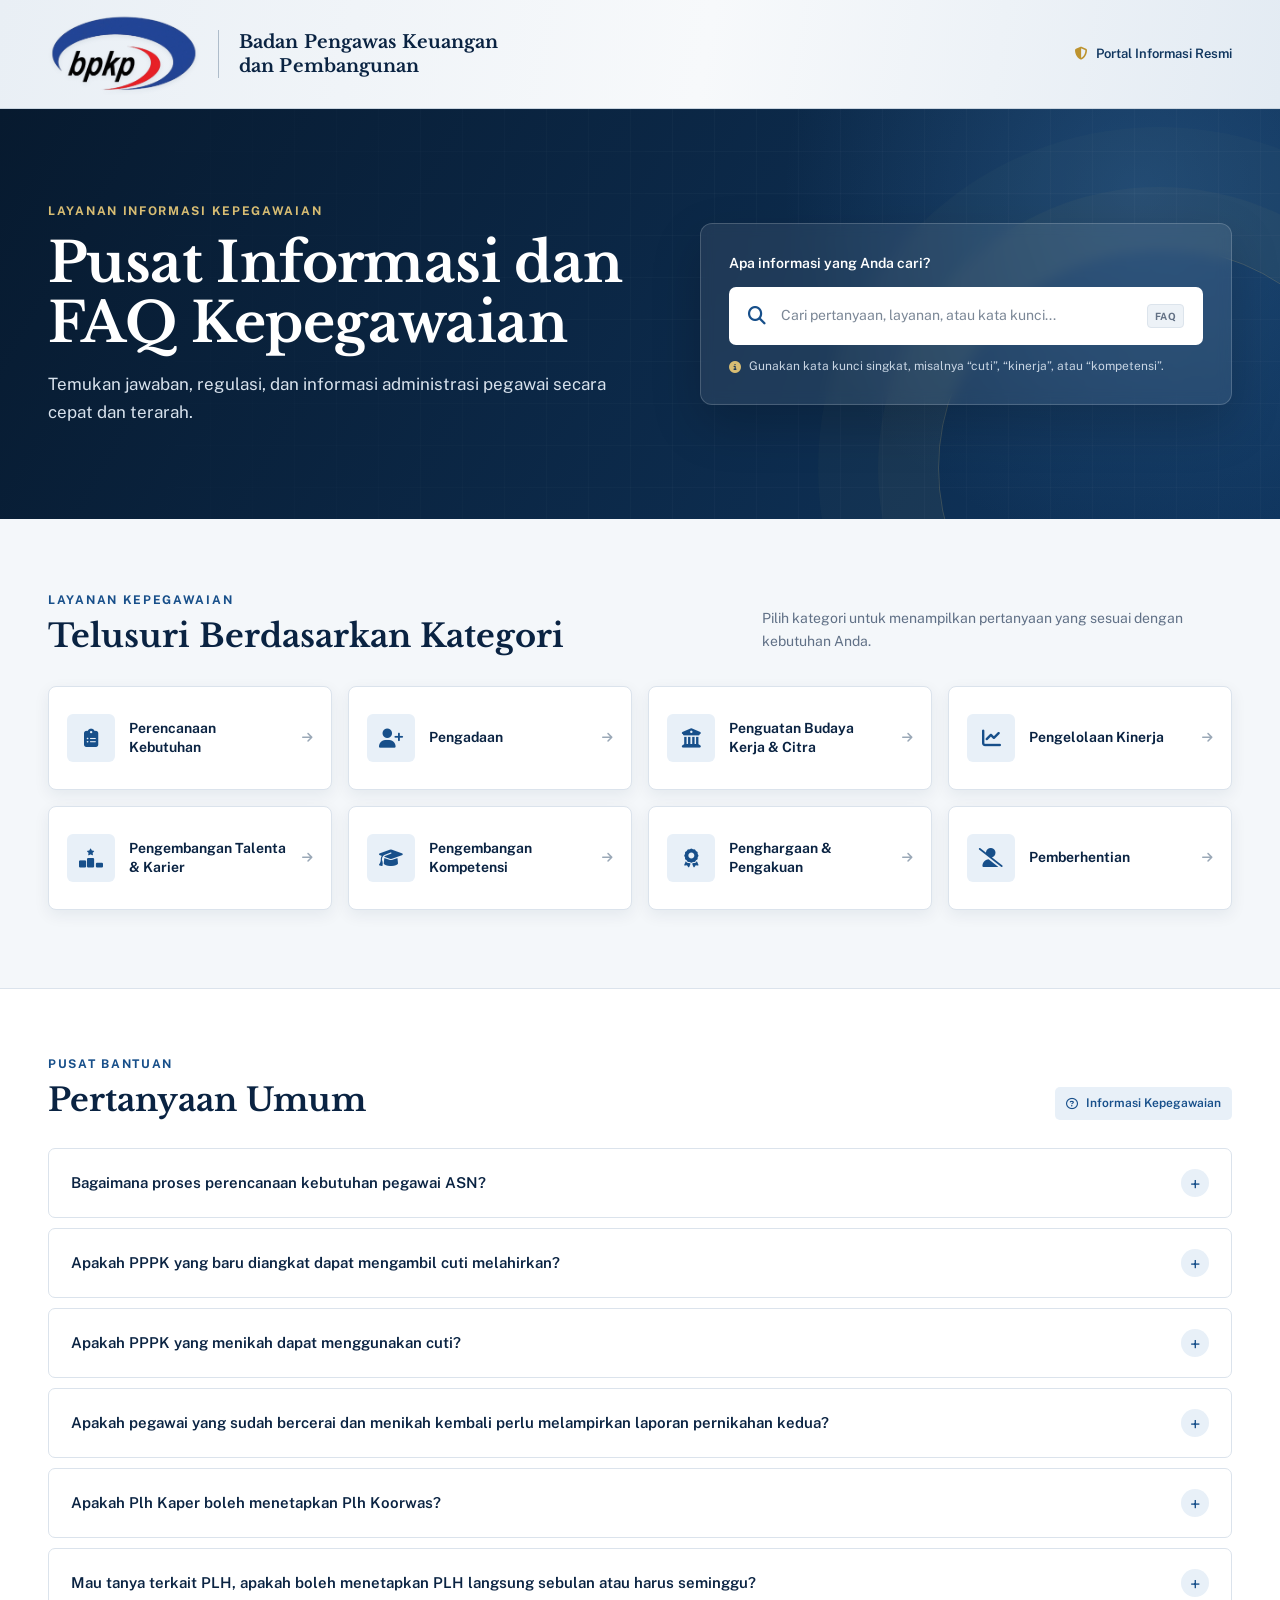
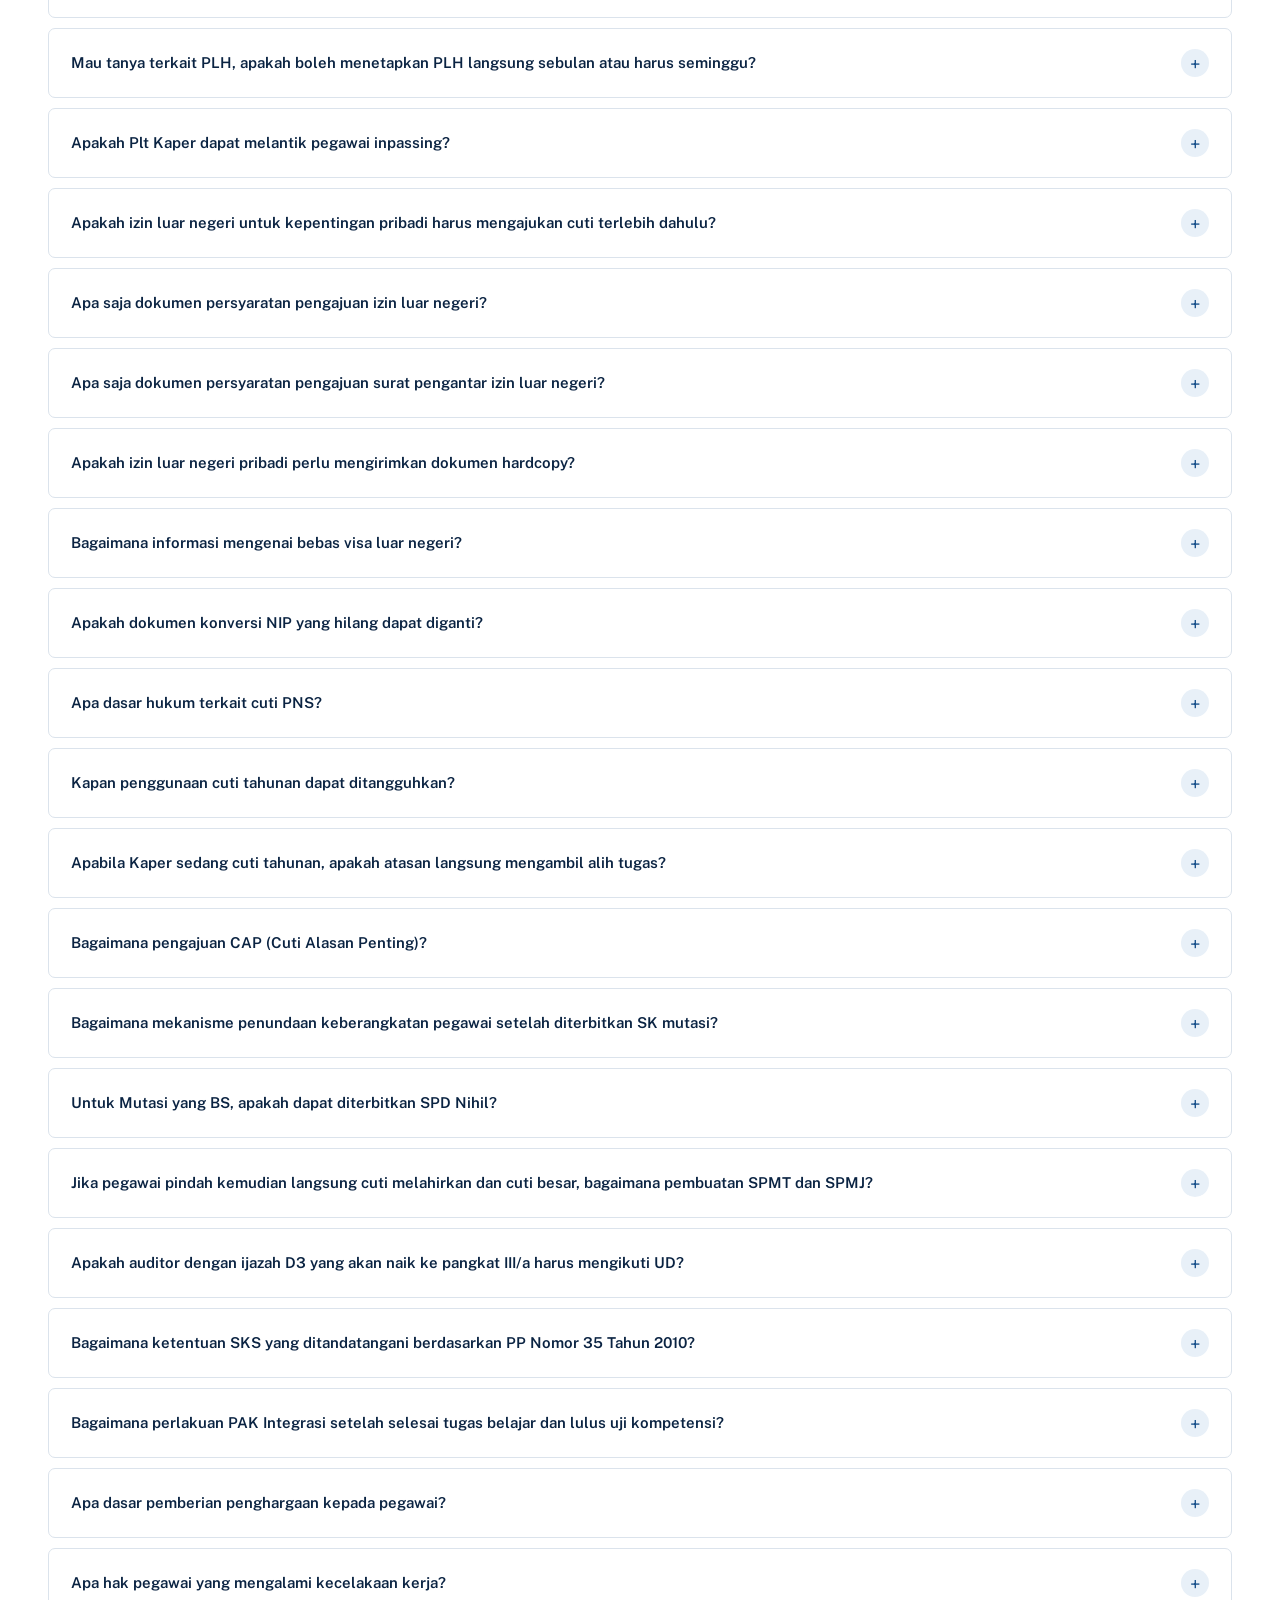
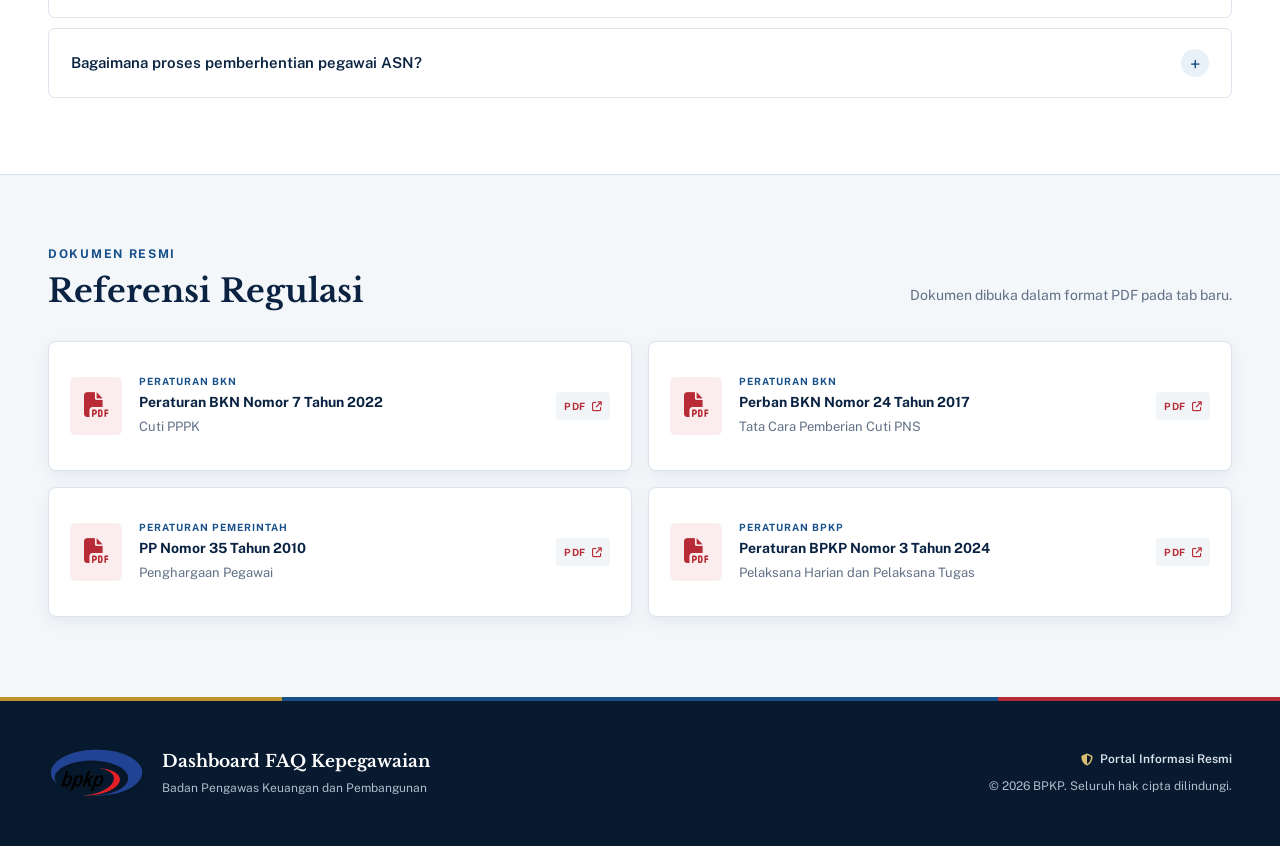
==== index.html @ 2d9704d9 "update website dashboard FAQ" ====
<!DOCTYPE html>
<html lang="id">
<head>
  <meta charset="UTF-8">
  <meta name="viewport" content="width=device-width, initial-scale=1.0">
  <meta name="description" content="Pusat informasi layanan, regulasi, dan administrasi kepegawaian BPKP.">
  <title>Dashboard FAQ Kepegawaian BPKP</title>
  <link rel="preconnect" href="https://fonts.googleapis.com">
  <link rel="preconnect" href="https://fonts.gstatic.com" crossorigin>
  <link href="https://fonts.googleapis.com/css2?family=Libre+Baskerville:wght@700&family=Public+Sans:wght@400;500;600;700&display=swap" rel="stylesheet">
  <link rel="stylesheet" href="https://cdnjs.cloudflare.com/ajax/libs/font-awesome/6.5.0/css/all.min.css">
  <link rel="stylesheet" href="css/style.css">
</head>

<body>
  <header class="site-header">
    <div class="institution-bar">
      <div class="institution-inner">
        <a class="brand" href="#" aria-label="Beranda Dashboard FAQ BPKP">
          <img src="assets/logo-bpkp.png" alt="Logo BPKP">
          <span class="brand-divider" aria-hidden="true"></span>
          <span class="brand-name">Badan Pengawas Keuangan<br>dan Pembangunan</span>
        </a>
        <span class="official-label"><i class="fa-solid fa-shield-halved"></i> Portal Informasi Resmi</span>
      </div>
    </div>

    <div class="hero">
      <div class="hero-inner">
        <div class="hero-copy">
          <span class="eyebrow">Layanan Informasi Kepegawaian</span>
          <h1>Pusat Informasi dan FAQ Kepegawaian</h1>
          <p>Temukan jawaban, regulasi, dan informasi administrasi pegawai secara cepat dan terarah.</p>
        </div>

        <div class="search-panel">
          <label for="searchInput">Apa informasi yang Anda cari?</label>
          <div class="search-box">
            <i class="fa-solid fa-magnifying-glass" aria-hidden="true"></i>
            <input type="search" id="searchInput" placeholder="Cari pertanyaan, layanan, atau kata kunci..." autocomplete="off">
            <span class="search-hint">FAQ</span>
          </div>
          <p class="search-note"><i class="fa-solid fa-circle-info"></i> Gunakan kata kunci singkat, misalnya “cuti”, “kinerja”, atau “kompetensi”.</p>
        </div>
      </div>
    </div>
  </header>

  <main>
    <section class="section categories-section" aria-labelledby="categoryTitle">
      <div class="section-heading">
        <div>
          <span class="section-kicker">Layanan Kepegawaian</span>
          <h2 id="categoryTitle">Telusuri Berdasarkan Kategori</h2>
        </div>
        <p>Pilih kategori untuk menampilkan pertanyaan yang sesuai dengan kebutuhan Anda.</p>
      </div>

      <div class="category-grid">
        <button class="category-card" type="button" onclick="showCategory('Perencanaan Kebutuhan')">
          <span class="category-icon"><i class="fa-solid fa-clipboard-list"></i></span>
          <span class="category-label">Perencanaan Kebutuhan</span>
          <i class="fa-solid fa-arrow-right card-arrow" aria-hidden="true"></i>
        </button>
        <button class="category-card" type="button" onclick="showCategory('Pengadaan')">
          <span class="category-icon"><i class="fa-solid fa-user-plus"></i></span>
          <span class="category-label">Pengadaan</span>
          <i class="fa-solid fa-arrow-right card-arrow" aria-hidden="true"></i>
        </button>
        <button class="category-card" type="button" onclick="showCategory('Penguatan Budaya Kerja & Citra')">
          <span class="category-icon"><i class="fa-solid fa-building-columns"></i></span>
          <span class="category-label">Penguatan Budaya Kerja &amp; Citra</span>
          <i class="fa-solid fa-arrow-right card-arrow" aria-hidden="true"></i>
        </button>
        <button class="category-card" type="button" onclick="showCategory('Pengelolaan Kinerja')">
          <span class="category-icon"><i class="fa-solid fa-chart-line"></i></span>
          <span class="category-label">Pengelolaan Kinerja</span>
          <i class="fa-solid fa-arrow-right card-arrow" aria-hidden="true"></i>
        </button>
        <button class="category-card" type="button" onclick="showCategory('Pengembangan Talenta & Karier')">
          <span class="category-icon"><i class="fa-solid fa-ranking-star"></i></span>
          <span class="category-label">Pengembangan Talenta &amp; Karier</span>
          <i class="fa-solid fa-arrow-right card-arrow" aria-hidden="true"></i>
        </button>
        <button class="category-card" type="button" onclick="showCategory('Pengembangan Kompetensi')">
          <span class="category-icon"><i class="fa-solid fa-graduation-cap"></i></span>
          <span class="category-label">Pengembangan Kompetensi</span>
          <i class="fa-solid fa-arrow-right card-arrow" aria-hidden="true"></i>
        </button>
        <button class="category-card" type="button" onclick="showCategory('Pemberian Penghargaan & Pengakuan')">
          <span class="category-icon"><i class="fa-solid fa-award"></i></span>
          <span class="category-label">Penghargaan &amp; Pengakuan</span>
          <i class="fa-solid fa-arrow-right card-arrow" aria-hidden="true"></i>
        </button>
        <button class="category-card" type="button" onclick="showCategory('Pemberhentian')">
          <span class="category-icon"><i class="fa-solid fa-user-slash"></i></span>
          <span class="category-label">Pemberhentian</span>
          <i class="fa-solid fa-arrow-right card-arrow" aria-hidden="true"></i>
        </button>
      </div>
    </section>

    <section class="faq-area" aria-labelledby="faqTitle">
      <div class="section faq-section">
        <div class="faq-heading">
          <div>
            <span class="section-kicker">Pusat Bantuan</span>
            <h2 id="faqTitle">Pertanyaan Umum</h2>
          </div>
          <span class="faq-status"><i class="fa-regular fa-circle-question"></i> Informasi Kepegawaian</span>
        </div>
        <div id="faqContainer" class="faq-list" aria-live="polite"></div>
      </div>
    </section>

    <section class="references" aria-labelledby="referenceTitle">
      <div class="section">
        <div class="section-heading reference-heading">
          <div>
            <span class="section-kicker">Dokumen Resmi</span>
            <h2 id="referenceTitle">Referensi Regulasi</h2>
          </div>
          <p>Dokumen dibuka dalam format PDF pada tab baru.</p>
        </div>

        <div class="regulation-grid">
          <a class="regulation-card" href="regulasi/Peraturan_BKN_7_2022.pdf" target="_blank" rel="noopener">
            <span class="pdf-icon"><i class="fa-solid fa-file-pdf"></i></span>
            <span class="regulation-content">
              <span class="document-type">Peraturan BKN</span>
              <strong>Peraturan BKN Nomor 7 Tahun 2022</strong>
              <span>Cuti PPPK</span>
            </span>
            <span class="pdf-badge">PDF <i class="fa-solid fa-arrow-up-right-from-square"></i></span>
          </a>
          <a class="regulation-card" href="regulasi/Perban_BKN_24_2017.pdf" target="_blank" rel="noopener">
            <span class="pdf-icon"><i class="fa-solid fa-file-pdf"></i></span>
            <span class="regulation-content">
              <span class="document-type">Peraturan BKN</span>
              <strong>Perban BKN Nomor 24 Tahun 2017</strong>
              <span>Tata Cara Pemberian Cuti PNS</span>
            </span>
            <span class="pdf-badge">PDF <i class="fa-solid fa-arrow-up-right-from-square"></i></span>
          </a>
          <a class="regulation-card" href="regulasi/PP_35_2010.pdf" target="_blank" rel="noopener">
            <span class="pdf-icon"><i class="fa-solid fa-file-pdf"></i></span>
            <span class="regulation-content">
              <span class="document-type">Peraturan Pemerintah</span>
              <strong>PP Nomor 35 Tahun 2010</strong>
              <span>Penghargaan Pegawai</span>
            </span>
            <span class="pdf-badge">PDF <i class="fa-solid fa-arrow-up-right-from-square"></i></span>
          </a>
          <a class="regulation-card" href="regulasi/peraturan-bpkp-no-3-tahun-2024.pdf" target="_blank" rel="noopener">
            <span class="pdf-icon"><i class="fa-solid fa-file-pdf"></i></span>
            <span class="regulation-content">
              <span class="document-type">Peraturan BPKP</span>
              <strong>Peraturan BPKP Nomor 3 Tahun 2024</strong>
              <span>Pelaksana Harian dan Pelaksana Tugas</span>
            </span>
            <span class="pdf-badge">PDF <i class="fa-solid fa-arrow-up-right-from-square"></i></span>
          </a>
        </div>
      </div>
    </section>
  </main>

  <footer class="site-footer">
    <div class="footer-accent"></div>
    <div class="section footer-main">
      <div class="footer-brand">
        <img src="assets/logo-bpkp.png" alt="Logo BPKP">
        <div>
          <strong>Dashboard FAQ Kepegawaian</strong>
          <span>Badan Pengawas Keuangan dan Pembangunan</span>
        </div>
      </div>
      <div class="footer-meta">
        <span><i class="fa-solid fa-shield-halved"></i> Portal Informasi Resmi</span>
        <p>&copy; 2026 BPKP. Seluruh hak cipta dilindungi.</p>
      </div>
    </div>
  </footer>

  <script src="js/faq-data.js"></script>
  <script src="js/script.js"></script>
</body>
</html>
---- css/style.css ----
:root {
  --navy-950: #071a2f;
  --navy-900: #0a2342;
  --navy-800: #10365f;
  --blue-700: #174f8a;
  --blue-100: #e8f0f8;
  --gold-500: #bd932f;
  --gold-300: #d8bd73;
  --red-600: #b62b35;
  --ink: #182536;
  --muted: #607086;
  --line: #dbe3ec;
  --surface: #ffffff;
  --canvas: #f4f7fa;
  --shadow-sm: 0 5px 16px rgba(13, 36, 64, .07);
  --shadow-md: 0 14px 34px rgba(13, 36, 64, .11);
}

* {
  box-sizing: border-box;
}

html {
  scroll-behavior: smooth;
}

body {
  margin: 0;
  background: var(--canvas);
  color: var(--ink);
  font-family: "Public Sans", Arial, sans-serif;
  font-size: 16px;
  line-height: 1.6;
  -webkit-font-smoothing: antialiased;
}

button,
input {
  font: inherit;
}

button,
a {
  -webkit-tap-highlight-color: transparent;
}

.section,
.institution-inner,
.hero-inner {
  width: calc(100% - 96px);
  margin-inline: auto;
}

/* Header institusi */
.institution-bar {
  position: relative;
  z-index: 2;
  background: linear-gradient(100deg, #e9eff5 0%, #f7f9fb 55%, #e3ebf3 100%);
  border-bottom: 1px solid #cad5e0;
}

.institution-inner {
  display: flex;
  min-height: 108px;
  align-items: center;
  justify-content: space-between;
  gap: 30px;
}

.brand {
  display: inline-flex;
  align-items: center;
  gap: 20px;
  color: var(--navy-900);
  text-decoration: none;
}

.brand img {
  display: block;
  width: 150px;
  height: auto;
  filter: drop-shadow(0 2px 2px rgba(10, 35, 66, .08));
}

.brand-divider {
  width: 1px;
  height: 48px;
  background: #aebcca;
}

.brand-name {
  font-family: "Libre Baskerville", Georgia, serif;
  font-size: 18px;
  font-weight: 700;
  line-height: 1.35;
  letter-spacing: .1px;
}

.official-label {
  display: inline-flex;
  align-items: center;
  gap: 8px;
  color: var(--navy-800);
  font-size: 13px;
  font-weight: 600;
}

.official-label i {
  color: var(--gold-500);
}

/* Hero */
.hero {
  position: relative;
  overflow: hidden;
  background:
    radial-gradient(circle at 89% 20%, rgba(69, 128, 185, .3), transparent 30%),
    linear-gradient(120deg, var(--navy-950), var(--navy-800));
  color: #fff;
}

.hero::before {
  position: absolute;
  inset: 0;
  background-image:
    linear-gradient(rgba(255,255,255,.025) 1px, transparent 1px),
    linear-gradient(90deg, rgba(255,255,255,.025) 1px, transparent 1px);
  background-size: 42px 42px;
  content: "";
  mask-image: linear-gradient(90deg, transparent, #000 55%);
}

.hero::after {
  position: absolute;
  right: -100px;
  bottom: -170px;
  width: 440px;
  height: 440px;
  border: 1px solid rgba(216, 189, 115, .22);
  border-radius: 50%;
  box-shadow: 0 0 0 60px rgba(216,189,115,.035), 0 0 0 120px rgba(216,189,115,.025);
  content: "";
}

.hero-inner {
  position: relative;
  z-index: 1;
  display: grid;
  grid-template-columns: minmax(0, 1.05fr) minmax(420px, .95fr);
  gap: clamp(40px, 5vw, 100px);
  align-items: center;
  min-height: 410px;
  padding-block: 66px;
}

.eyebrow,
.section-kicker {
  display: block;
  color: var(--gold-300);
  font-size: 12px;
  font-weight: 700;
  letter-spacing: 1.7px;
  text-transform: uppercase;
}

.hero h1 {
  max-width: 760px;
  margin: 13px 0 18px;
  font-family: "Libre Baskerville", Georgia, serif;
  font-size: clamp(38px, 4.3vw, 58px);
  line-height: 1.08;
  letter-spacing: -.6px;
}

.hero-copy p {
  max-width: 680px;
  margin: 0;
  color: #d8e2ed;
  font-size: 17px;
}

.search-panel {
  padding: 28px;
  background: rgba(255,255,255,.08);
  border: 1px solid rgba(255,255,255,.18);
  border-radius: 12px;
  box-shadow: 0 20px 50px rgba(0,0,0,.18);
  backdrop-filter: blur(7px);
}

.search-panel label {
  display: block;
  margin-bottom: 12px;
  font-size: 14px;
  font-weight: 600;
}

.search-box {
  display: flex;
  align-items: center;
  gap: 13px;
  min-height: 58px;
  padding: 0 17px;
  background: #fff;
  border: 2px solid transparent;
  border-radius: 7px;
  transition: border-color .2s, box-shadow .2s;
}

.search-box:focus-within {
  border-color: var(--gold-300);
  box-shadow: 0 0 0 4px rgba(216,189,115,.16);
}

.search-box > i {
  color: var(--blue-700);
  font-size: 18px;
}

.search-box input {
  min-width: 0;
  width: 100%;
  background: transparent;
  border: 0;
  outline: 0;
  color: var(--ink);
  font-size: 14px;
}

.search-box input::placeholder {
  color: #7b8796;
}

.search-hint {
  padding: 3px 7px;
  background: #edf2f7;
  border: 1px solid #dce4ec;
  border-radius: 4px;
  color: #637185;
  font-size: 10px;
  font-weight: 700;
  letter-spacing: .5px;
}

.search-note {
  display: flex;
  gap: 8px;
  margin: 12px 0 0;
  color: #c8d5e3;
  font-size: 12px;
}

.search-note i {
  margin-top: 4px;
  color: var(--gold-300);
}

/* Heading bagian */
.section-heading {
  display: flex;
  align-items: flex-end;
  justify-content: space-between;
  gap: 50px;
  margin-bottom: 30px;
}

.section-kicker {
  margin-bottom: 6px;
  color: var(--blue-700);
}

.section-heading h2,
.faq-heading h2 {
  margin: 0;
  color: var(--navy-900);
  font-family: "Libre Baskerville", Georgia, serif;
  font-size: 32px;
  line-height: 1.25;
}

.section-heading > p {
  max-width: 470px;
  margin: 0 0 4px;
  color: var(--muted);
  font-size: 14px;
}

/* Kategori */
.categories-section {
  padding-block: 72px 78px;
}

.category-grid {
  display: grid;
  grid-template-columns: repeat(4, minmax(0, 1fr));
  gap: 16px;
}

.category-card {
  position: relative;
  display: grid;
  grid-template-columns: 48px 1fr auto;
  gap: 14px;
  align-items: center;
  min-height: 104px;
  padding: 18px;
  overflow: hidden;
  background: var(--surface);
  border: 1px solid var(--line);
  border-radius: 8px;
  color: var(--navy-900);
  text-align: left;
  cursor: pointer;
  box-shadow: var(--shadow-sm);
  transition: transform .2s, border-color .2s, box-shadow .2s;
}

.category-card::before {
  position: absolute;
  inset: 0 auto 0 0;
  width: 3px;
  background: var(--gold-500);
  content: "";
  transform: scaleY(0);
  transition: transform .2s;
}

.category-card:hover,
.category-card:focus-visible {
  border-color: #b8c7d6;
  box-shadow: var(--shadow-md);
  outline: 0;
  transform: translateY(-3px);
}

.category-card:hover::before,
.category-card:focus-visible::before {
  transform: scaleY(1);
}

.category-icon {
  display: grid;
  place-items: center;
  width: 48px;
  height: 48px;
  background: var(--blue-100);
  border-radius: 6px;
  color: var(--blue-700);
  font-size: 19px;
}

.category-label {
  font-size: 14px;
  font-weight: 650;
  line-height: 1.4;
}

.card-arrow {
  color: #9aa8b7;
  font-size: 12px;
  transition: color .2s, transform .2s;
}

.category-card:hover .card-arrow {
  color: var(--gold-500);
  transform: translateX(3px);
}

/* FAQ */
.faq-area {
  padding-block: 66px 76px;
  background: #fff;
  border-block: 1px solid var(--line);
}

.faq-heading {
  display: flex;
  align-items: flex-end;
  justify-content: space-between;
  gap: 25px;
  margin-bottom: 28px;
}

.faq-status {
  display: inline-flex;
  align-items: center;
  gap: 8px;
  padding: 7px 11px;
  background: var(--blue-100);
  border-radius: 5px;
  color: var(--blue-700);
  font-size: 12px;
  font-weight: 600;
}

.faq-list {
  display: grid;
  gap: 10px;
}

.faq-item {
  overflow: hidden;
  background: #fff;
  border: 1px solid var(--line);
  border-radius: 7px;
  transition: border-color .2s, box-shadow .2s;
}

.faq-item:has(.answer[style*="block"]) {
  border-color: #aabed1;
  box-shadow: var(--shadow-sm);
}

.question {
  display: flex;
  width: 100%;
  align-items: center;
  justify-content: space-between;
  gap: 25px;
  padding: 20px 22px;
  background: transparent;
  border: 0;
  color: var(--navy-900);
  font-size: 15px;
  font-weight: 600;
  text-align: left;
  cursor: pointer;
}

.question:focus-visible {
  outline: 3px solid rgba(23, 79, 138, .24);
  outline-offset: -3px;
}

.question span {
  display: grid;
  place-items: center;
  flex: 0 0 28px;
  width: 28px;
  height: 28px;
  background: var(--blue-100);
  border-radius: 50%;
  color: var(--blue-700);
  font-size: 19px;
  font-weight: 400;
}

.answer {
  display: none;
  padding: 19px 22px 22px;
  background: #f8fafc;
  border-top: 1px solid var(--line);
  color: #4c5b6d;
  font-size: 14px;
  line-height: 1.8;
}

.empty {
  margin: 0;
  padding: 45px 25px;
  background: #f8fafc;
  border: 1px dashed #bfcbd8;
  border-radius: 7px;
  color: var(--muted);
  text-align: center;
}

/* Regulasi */
.references {
  padding-block: 70px 80px;
}

.regulation-grid {
  display: grid;
  grid-template-columns: repeat(2, minmax(0, 1fr));
  gap: 16px;
}

.regulation-card {
  display: flex;
  align-items: center;
  gap: 17px;
  min-height: 130px;
  padding: 21px;
  background: var(--surface);
  border: 1px solid var(--line);
  border-radius: 8px;
  color: var(--ink);
  text-decoration: none;
  box-shadow: var(--shadow-sm);
  transition: transform .2s, border-color .2s, box-shadow .2s;
}

.regulation-card:hover,
.regulation-card:focus-visible {
  border-color: #b8c7d6;
  box-shadow: var(--shadow-md);
  outline: 0;
  transform: translateY(-3px);
}

.pdf-icon {
  display: grid;
  place-items: center;
  flex: 0 0 52px;
  width: 52px;
  height: 58px;
  background: #fbecee;
  border-radius: 5px;
  color: var(--red-600);
  font-size: 25px;
}

.regulation-content {
  display: flex;
  flex: 1;
  min-width: 0;
  flex-direction: column;
}

.document-type {
  margin-bottom: 3px;
  color: var(--blue-700);
  font-size: 10px;
  font-weight: 700;
  letter-spacing: 1px;
  text-transform: uppercase;
}

.regulation-content strong {
  color: var(--navy-900);
  font-size: 14px;
  line-height: 1.45;
}

.regulation-content > span:last-child {
  margin-top: 5px;
  color: var(--muted);
  font-size: 13px;
}

.pdf-badge {
  display: inline-flex;
  align-items: center;
  gap: 6px;
  flex: 0 0 auto;
  padding: 6px 8px;
  background: #f2f5f8;
  border-radius: 4px;
  color: var(--red-600);
  font-size: 10px;
  font-weight: 700;
  letter-spacing: .5px;
}

/* Footer */
.site-footer {
  background: var(--navy-950);
  color: #fff;
}

.footer-accent {
  height: 4px;
  background: linear-gradient(90deg, var(--gold-500) 0 22%, var(--blue-700) 22% 78%, var(--red-600) 78%);
}

.footer-main {
  display: flex;
  min-height: 145px;
  align-items: center;
  justify-content: space-between;
  gap: 40px;
}

.footer-brand {
  display: flex;
  align-items: center;
  gap: 18px;
}

.footer-brand img {
  width: 96px;
  height: auto;
  filter: drop-shadow(0 2px 4px rgba(0,0,0,.2));
}

.footer-brand div {
  display: flex;
  flex-direction: column;
  gap: 3px;
}

.footer-brand strong {
  font-family: "Libre Baskerville", Georgia, serif;
  font-size: 17px;
}

.footer-brand span,
.footer-meta p {
  margin: 0;
  color: #aebdcd;
  font-size: 12px;
}

.footer-meta {
  display: flex;
  align-items: flex-end;
  flex-direction: column;
  gap: 7px;
  text-align: right;
}

.footer-meta > span {
  display: inline-flex;
  align-items: center;
  gap: 7px;
  color: #d8e2ec;
  font-size: 12px;
  font-weight: 600;
}

.footer-meta i {
  color: var(--gold-300);
}

@media (max-width: 980px) {
  .section,
  .institution-inner,
  .hero-inner {
    width: calc(100% - 48px);
  }

  .hero-inner {
    grid-template-columns: 1fr;
    gap: 36px;
    padding-block: 56px;
  }

  .hero-copy {
    max-width: 700px;
  }

  .search-panel {
    max-width: 700px;
  }

  .category-grid {
    grid-template-columns: repeat(2, minmax(0, 1fr));
  }
}

@media (max-width: 720px) {
  .section,
  .institution-inner,
  .hero-inner {
    width: calc(100% - 32px);
  }

  .institution-inner {
    min-height: 90px;
  }

  .brand {
    gap: 13px;
  }

  .brand img {
    width: 112px;
  }

  .brand-divider {
    height: 38px;
  }

  .brand-name {
    font-size: 13px;
  }

  .official-label {
    display: none;
  }

  .hero-inner {
    min-height: auto;
    padding-block: 48px;
  }

  .hero h1 {
    font-size: 36px;
  }

  .hero-copy p {
    font-size: 15px;
  }

  .search-panel {
    padding: 20px;
  }

  .section-heading,
  .faq-heading {
    align-items: flex-start;
    flex-direction: column;
    gap: 12px;
  }

  .categories-section,
  .references {
    padding-block: 52px 58px;
  }

  .faq-area {
    padding-block: 52px 60px;
  }

  .category-grid,
  .regulation-grid {
    grid-template-columns: 1fr;
  }

  .footer-main {
    align-items: flex-start;
    flex-direction: column;
    justify-content: center;
    padding-block: 30px;
  }

  .footer-meta {
    align-items: flex-start;
    text-align: left;
  }
}

@media (max-width: 420px) {
  .section,
  .institution-inner,
  .hero-inner {
    width: calc(100% - 24px);
  }

  .institution-inner {
    min-height: 78px;
  }

  .brand-name,
  .brand-divider {
    display: none;
  }

  .brand img {
    width: 122px;
  }

  .hero h1 {
    font-size: 30px;
  }

  .hero-inner {
    padding-block: 38px;
  }

  .search-panel {
    padding: 16px;
  }

  .search-box {
    min-height: 54px;
    padding-inline: 14px;
  }

  .search-hint {
    display: none;
  }

  .category-card {
    grid-template-columns: 44px 1fr auto;
  }

  .category-icon {
    width: 44px;
    height: 44px;
  }

  .regulation-card {
    align-items: flex-start;
    gap: 13px;
    padding: 17px;
  }

  .pdf-badge {
    align-self: flex-start;
    margin-top: 3px;
    padding-inline: 6px;
  }

  .pdf-badge i {
    display: none;
  }

  .footer-brand {
    align-items: flex-start;
  }

  .footer-brand img {
    width: 78px;
  }
}
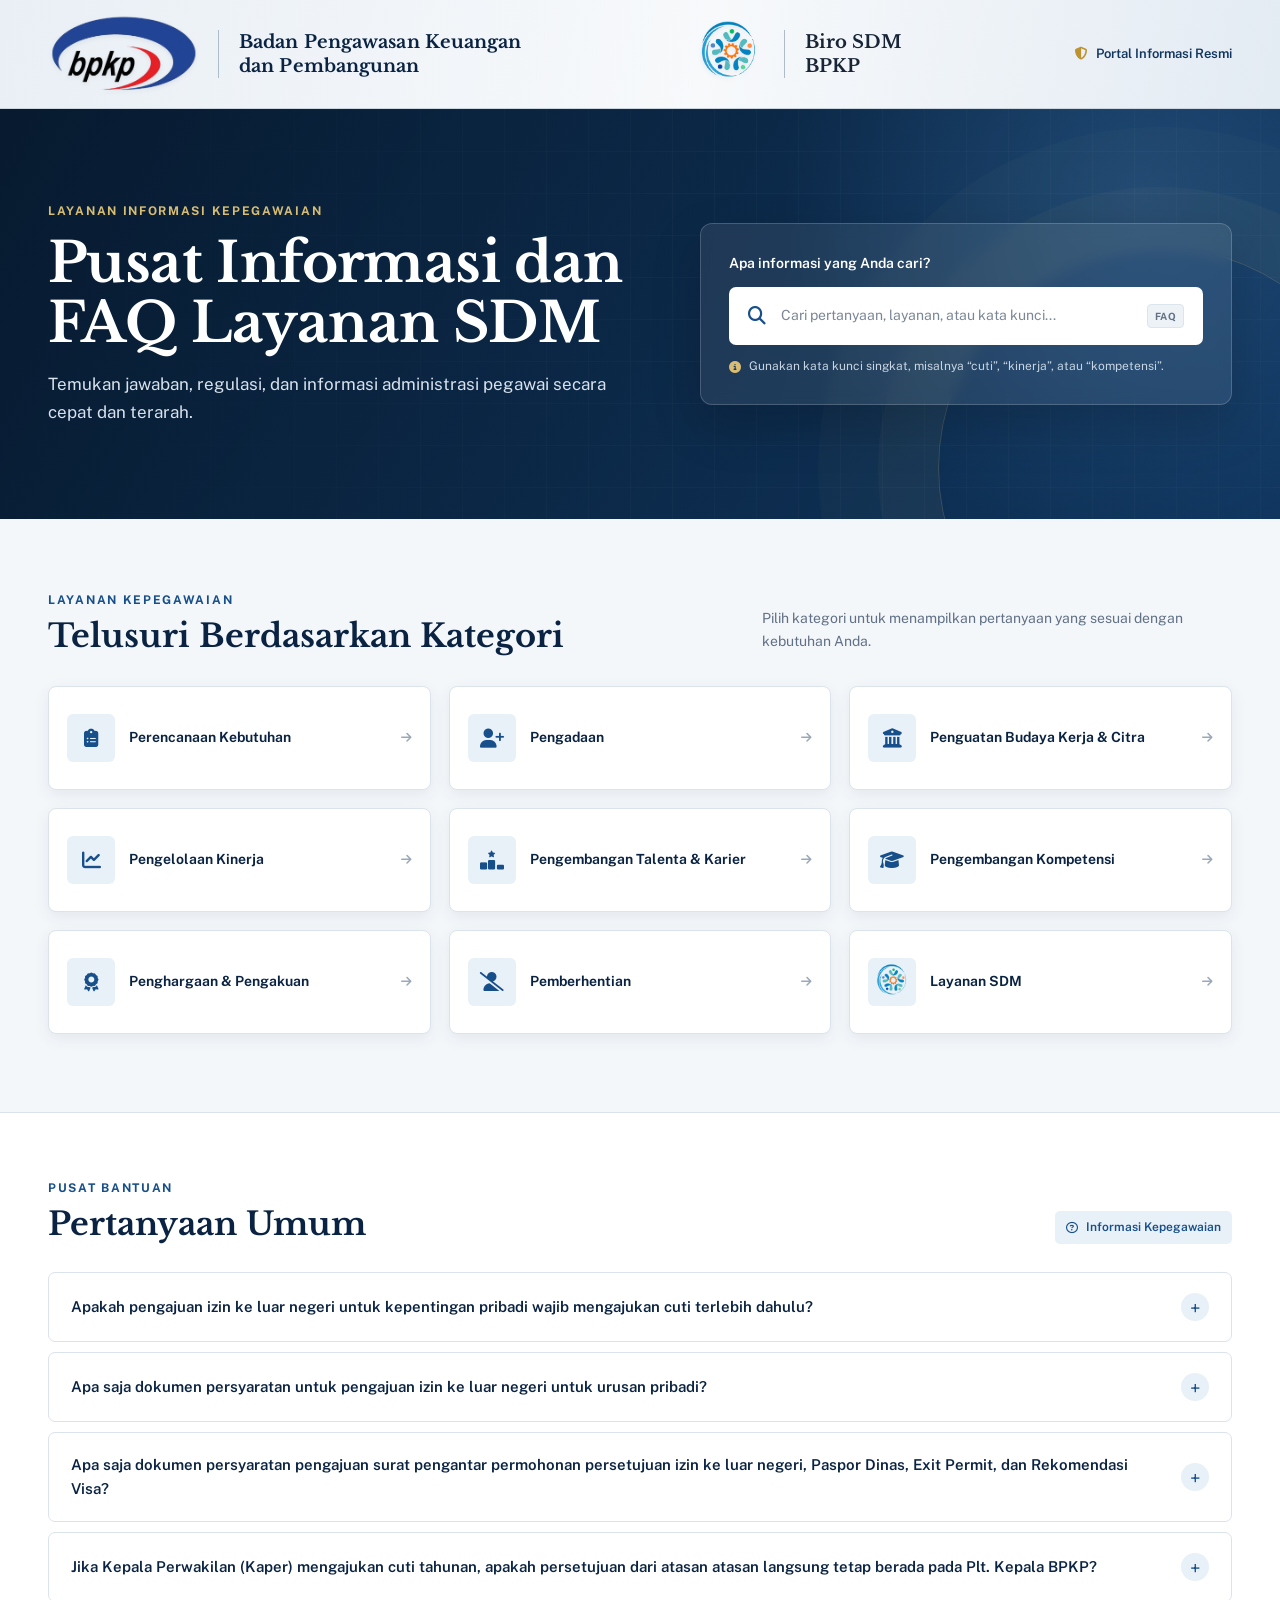
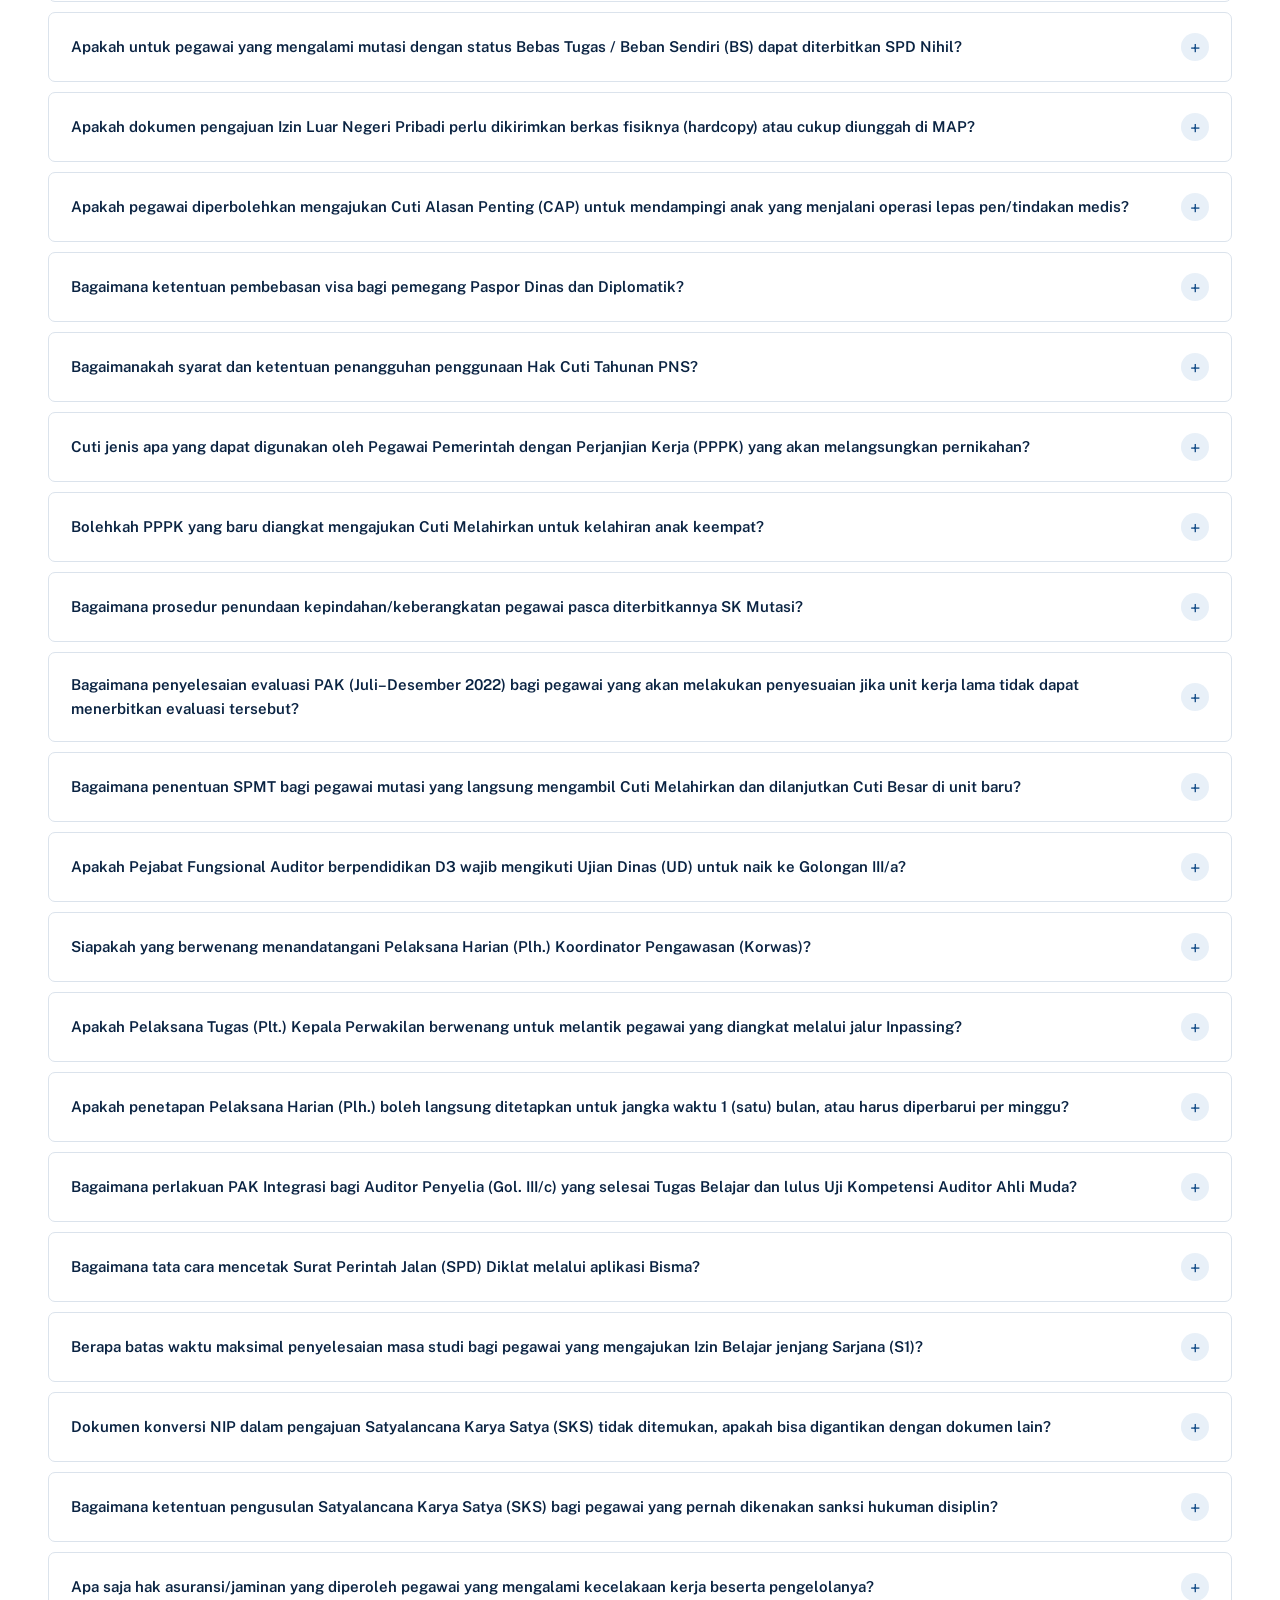
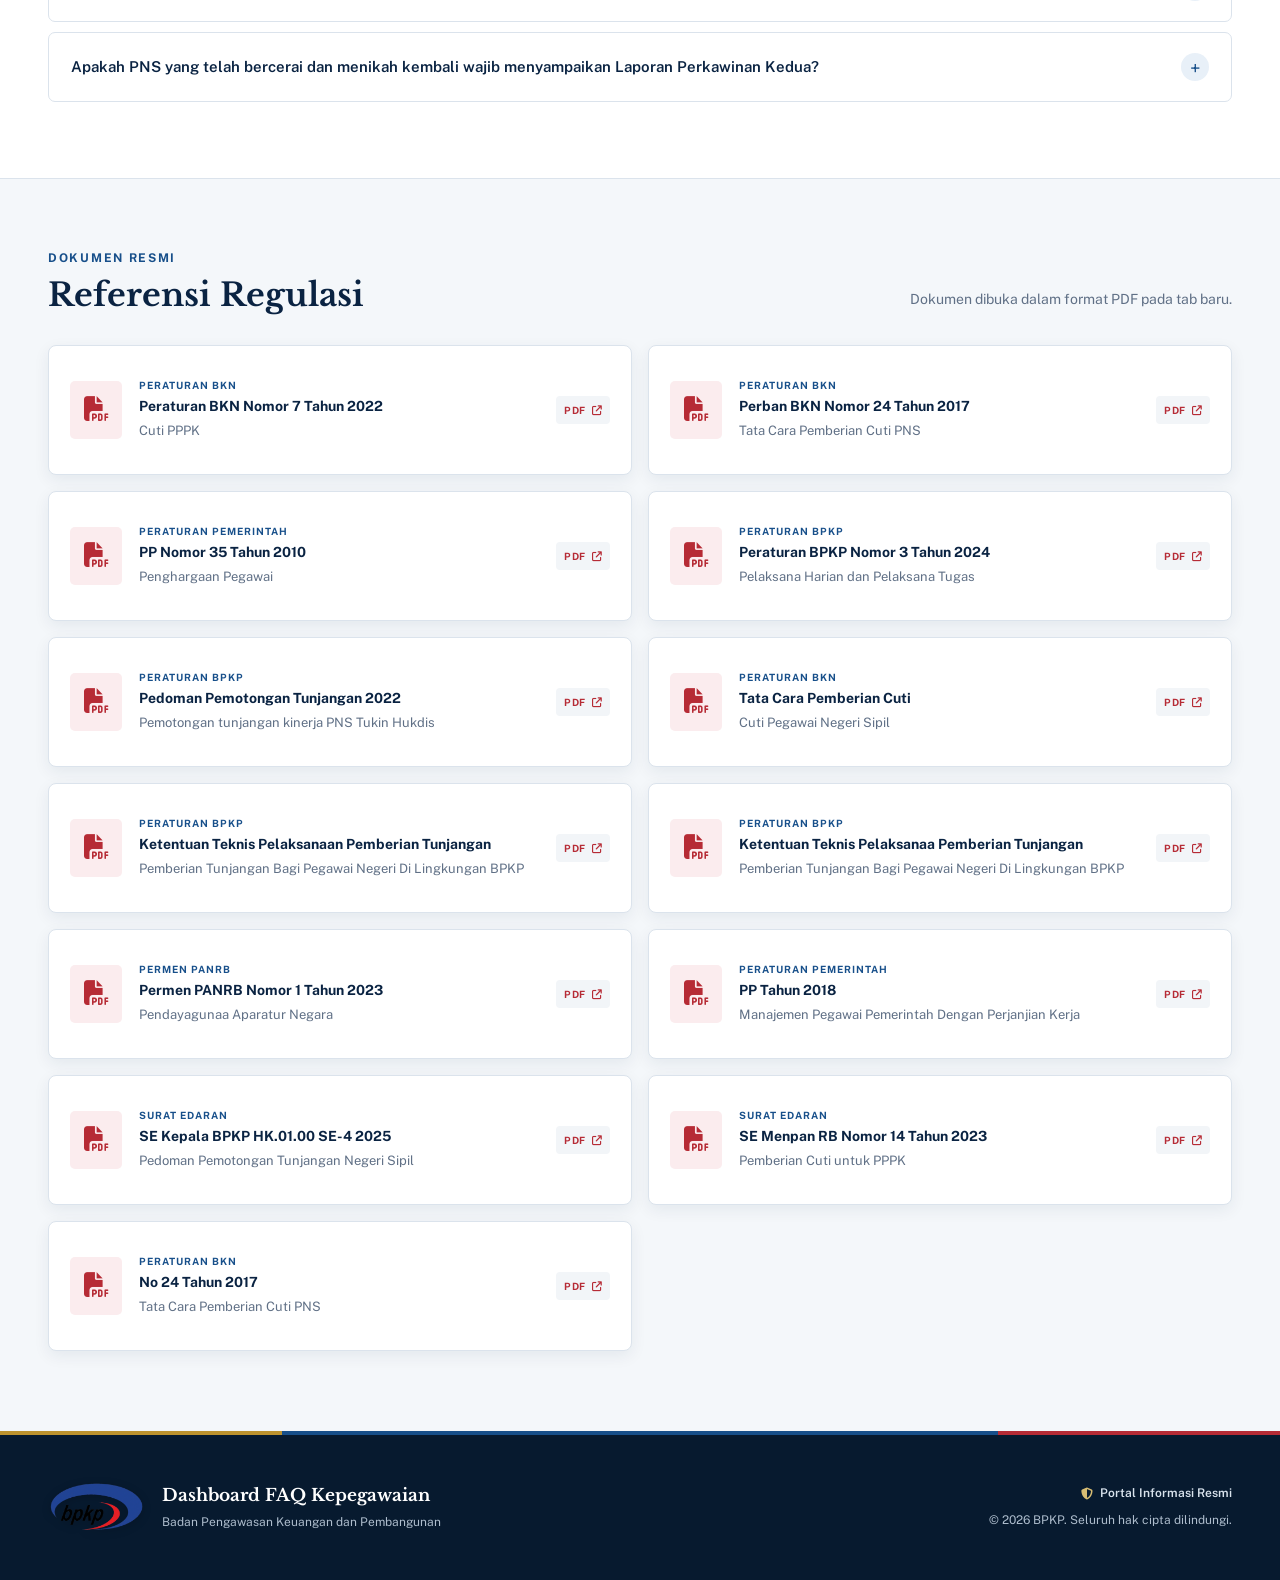
==== commit 4a141661: "Update FAQ data dan penambahan regulasi" ====
--- a/index.html
+++ b/index.html
@@ -19,8 +19,16 @@
         <a class="brand" href="#" aria-label="Beranda Dashboard FAQ BPKP">
           <img src="assets/logo-bpkp.png" alt="Logo BPKP">
           <span class="brand-divider" aria-hidden="true"></span>
-          <span class="brand-name">Badan Pengawas Keuangan<br>dan Pembangunan</span>
+          <span class="brand-name">Badan Pengawasan Keuangan<br>dan Pembangunan</span>
         </a>
+      <div class="sdm-brand">
+          <img src="assets/logo-sdm.png" alt="Logo Biro SDM BPKP">
+          <span class="sdm-divider" aria-hidden="true"></span>
+          <span class="sdm-name">
+    Biro SDM<br>
+    BPKP
+  </span>
+</div>
         <span class="official-label"><i class="fa-solid fa-shield-halved"></i> Portal Informasi Resmi</span>
       </div>
     </div>
@@ -29,7 +37,7 @@
       <div class="hero-inner">
         <div class="hero-copy">
           <span class="eyebrow">Layanan Informasi Kepegawaian</span>
-          <h1>Pusat Informasi dan FAQ Kepegawaian</h1>
+          <h1>Pusat Informasi dan FAQ Layanan SDM</h1>
           <p>Temukan jawaban, regulasi, dan informasi administrasi pegawai secara cepat dan terarah.</p>
         </div>
 
@@ -97,6 +105,15 @@
           <span class="category-label">Pemberhentian</span>
           <i class="fa-solid fa-arrow-right card-arrow" aria-hidden="true"></i>
         </button>
+        <button class="category-card" type="button" onclick="showCategory('Layanan SDM')">
+           <span class="category-icon sdm-icon">
+           <img src="assets/logo-sdm.png" alt="Layanan SDM"></span>
+  <span class="category-label">
+    Layanan SDM
+  </span>
+
+  <i class="fa-solid fa-arrow-right card-arrow" aria-hidden="true"></i>
+</button>
       </div>
     </section>
 
@@ -151,12 +168,93 @@
             </span>
             <span class="pdf-badge">PDF <i class="fa-solid fa-arrow-up-right-from-square"></i></span>
           </a>
-          <a class="regulation-card" href="regulasi/peraturan-bpkp-no-3-tahun-2024.pdf" target="_blank" rel="noopener">
+          <a class="regulation-card" href="regulasi/Peraturan_bpkp_no_3_tahun_2024.pdf" target="_blank" rel="noopener">
             <span class="pdf-icon"><i class="fa-solid fa-file-pdf"></i></span>
             <span class="regulation-content">
               <span class="document-type">Peraturan BPKP</span>
               <strong>Peraturan BPKP Nomor 3 Tahun 2024</strong>
               <span>Pelaksana Harian dan Pelaksana Tugas</span>
+            </span>
+            <span class="pdf-badge">PDF <i class="fa-solid fa-arrow-up-right-from-square"></i></span>
+          </a>
+          <a class="regulation-card" href="regulasi/Pedoman_Pemotongan_Tunjangan_Kinerja_PNS_yang_dijatuhi_Hukdis_2022.pdf" target="_blank" rel="noopener">
+            <span class="pdf-icon"><i class="fa-solid fa-file-pdf"></i></span>
+            <span class="regulation-content">
+              <span class="document-type">Peraturan BPKP</span>
+              <strong>Pedoman Pemotongan Tunjangan 2022</strong>
+              <span>Pemotongan tunjangan kinerja PNS Tukin Hukdis</span>
+            </span>
+            <span class="pdf-badge">PDF <i class="fa-solid fa-arrow-up-right-from-square"></i></span>
+          </a>
+          <a class="regulation-card" href="regulasi/Peraturan_BKN_NO._7_Tahun_2021.pdf" target="_blank" rel="noopener">
+            <span class="pdf-icon"><i class="fa-solid fa-file-pdf"></i></span>
+            <span class="regulation-content">
+              <span class="document-type">Peraturan BKN</span>
+              <strong> Tata Cara Pemberian Cuti</strong>
+              <span> Cuti Pegawai Negeri Sipil </span>
+            </span>
+            <span class="pdf-badge">PDF <i class="fa-solid fa-arrow-up-right-from-square"></i></span>
+          </a>
+           <a class="regulation-card" href="regulasi/Perka 21 Tahun 2013.pdf" target="_blank" rel="noopener">
+            <span class="pdf-icon"><i class="fa-solid fa-file-pdf"></i></span>
+            <span class="regulation-content">
+              <span class="document-type">Peraturan BPKP</span>
+              <strong> Ketentuan Teknis Pelaksanaan Pemberian Tunjangan</strong>
+              <span> Pemberian Tunjangan Bagi Pegawai Negeri Di Lingkungan BPKP</span>
+            </span>
+            <span class="pdf-badge">PDF <i class="fa-solid fa-arrow-up-right-from-square"></i></span>
+          </a>  
+          <a class="regulation-card" href="regulasi/Perka 1217 Tahun 2010.pdf" target="_blank" rel="noopener">
+            <span class="pdf-icon"><i class="fa-solid fa-file-pdf"></i></span>
+            <span class="regulation-content">
+              <span class="document-type">Peraturan BPKP</span>
+              <strong> Ketentuan Teknis Pelaksanaa Pemberian Tunjangan</strong>
+              <span> Pemberian Tunjangan Bagi Pegawai Negeri Di Lingkungan BPKP</span>
+            </span>
+            <span class="pdf-badge">PDF <i class="fa-solid fa-arrow-up-right-from-square"></i></span>
+          </a>
+           <a class="regulation-card" href="regulasi/Permen PANRB Nomor 1 Tahun 2023.pdf" target="_blank" rel="noopener">
+            <span class="pdf-icon"><i class="fa-solid fa-file-pdf"></i></span>
+            <span class="regulation-content">
+              <span class="document-type">Permen PANRB</span>
+              <strong> Permen PANRB Nomor 1 Tahun 2023</strong>
+              <span> Pendayagunaa Aparatur Negara</span>
+            </span>
+            <span class="pdf-badge">PDF <i class="fa-solid fa-arrow-up-right-from-square"></i></span>
+          </a>
+           <a class="regulation-card" href="regulasi/PP 49 Tahun 2018 - Manajemen PPPK.pdf" target="_blank" rel="noopener">
+            <span class="pdf-icon"><i class="fa-solid fa-file-pdf"></i></span>
+            <span class="regulation-content">
+              <span class="document-type">Peraturan Pemerintah</span>
+              <strong> PP Tahun 2018</strong>
+              <span> Manajemen Pegawai Pemerintah Dengan Perjanjian Kerja</span>
+            </span>
+            <span class="pdf-badge">PDF <i class="fa-solid fa-arrow-up-right-from-square"></i></span>
+          </a>
+           <a class="regulation-card" href="regulasi/SE Kepala BPKP HK.01.00 SE-4 2025 - Mekanisme Izin LN BPKP.pdf" target="_blank" rel="noopener">
+            <span class="pdf-icon"><i class="fa-solid fa-file-pdf"></i></span>
+            <span class="regulation-content">
+              <span class="document-type">Surat Edaran</span>
+              <strong> SE Kepala BPKP HK.01.00 SE-4 2025</strong>
+              <span> Pedoman Pemotongan Tunjangan Negeri Sipil</span>
+            </span>
+            <span class="pdf-badge">PDF <i class="fa-solid fa-arrow-up-right-from-square"></i></span>
+          </a>
+           <a class="regulation-card" href="regulasi/SE Menpan RB Nomor 14 Tahun 2023 Pemberian Cuti untuk PPPK.pdf" target="_blank" rel="noopener">
+            <span class="pdf-icon"><i class="fa-solid fa-file-pdf"></i></span>
+            <span class="regulation-content">
+              <span class="document-type">Surat Edaran</span>
+              <strong> SE Menpan RB Nomor 14 Tahun 2023</strong>
+              <span> Pemberian Cuti untuk PPPK</span>
+            </span>
+            <span class="pdf-badge">PDF <i class="fa-solid fa-arrow-up-right-from-square"></i></span>
+          </a>
+          <a class="regulation-card" href="regulasi/Perka_BKN_No_24_Tahun_2017-_tata_cara_pemberian_CUTI_PNS.pdf" target="_blank" rel="noopener">
+            <span class="pdf-icon"><i class="fa-solid fa-file-pdf"></i></span>
+            <span class="regulation-content">
+              <span class="document-type">Peraturan BKN</span>
+              <strong> No 24 Tahun 2017</strong>
+              <span> Tata Cara Pemberian Cuti PNS</span>
             </span>
             <span class="pdf-badge">PDF <i class="fa-solid fa-arrow-up-right-from-square"></i></span>
           </a>
@@ -172,7 +270,7 @@
         <img src="assets/logo-bpkp.png" alt="Logo BPKP">
         <div>
           <strong>Dashboard FAQ Kepegawaian</strong>
-          <span>Badan Pengawas Keuangan dan Pembangunan</span>
+          <span>Badan Pengawasan Keuangan dan Pembangunan</span>
         </div>
       </div>
       <div class="footer-meta">
--- a/css/style.css
+++ b/css/style.css
@@ -96,6 +96,32 @@
   letter-spacing: .1px;
 }
 
+/* Logo Biro SDM */
+.sdm-brand {
+  display: flex;
+  align-items: center;
+  gap: 20px;
+}
+
+.sdm-brand img {
+  display: block;
+  width: 70px;
+  height: auto;
+  filter: drop-shadow(0 2px 2px rgba(10, 35, 66, .08));
+}
+
+.sdm-divider {
+  width: 1px;
+  height: 48px;
+  background: #aebcca;
+}
+
+.sdm-name {
+  font-family: "Libre Baskerville", Georgia, serif;
+  font-size: 18px;
+  font-weight: 700;
+  line-height: 1.35;
+}
 .official-label {
   display: inline-flex;
   align-items: center;
@@ -292,8 +318,8 @@
 
 .category-grid {
   display: grid;
-  grid-template-columns: repeat(4, minmax(0, 1fr));
-  gap: 16px;
+  grid-template-columns: repeat(3, minmax(0, 1fr));
+  gap: 18px;
 }
 
 .category-card {
@@ -349,6 +375,12 @@
   font-size: 19px;
 }
 
+.sdm-icon img {
+  width: 38px;
+  height: 38px;
+  object-fit: contain;
+}
+
 .category-label {
   font-size: 14px;
   font-weight: 650;
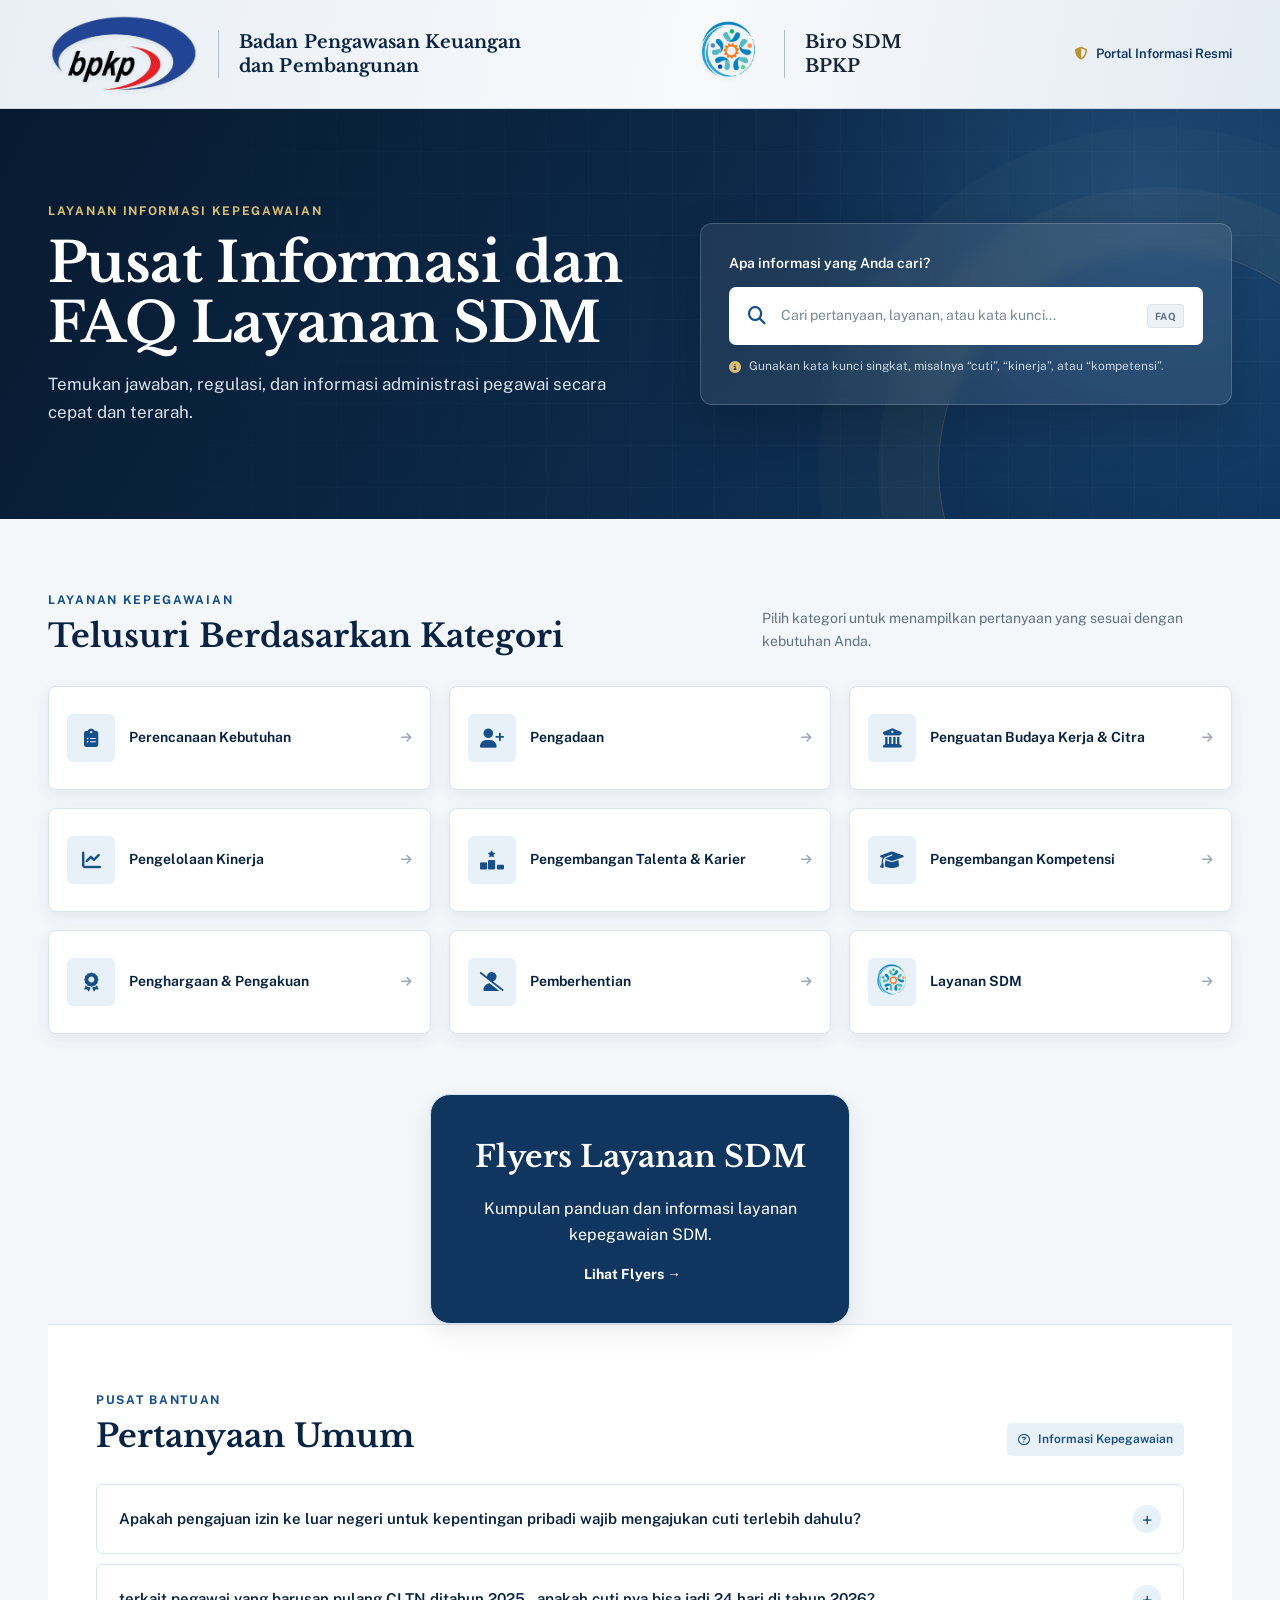
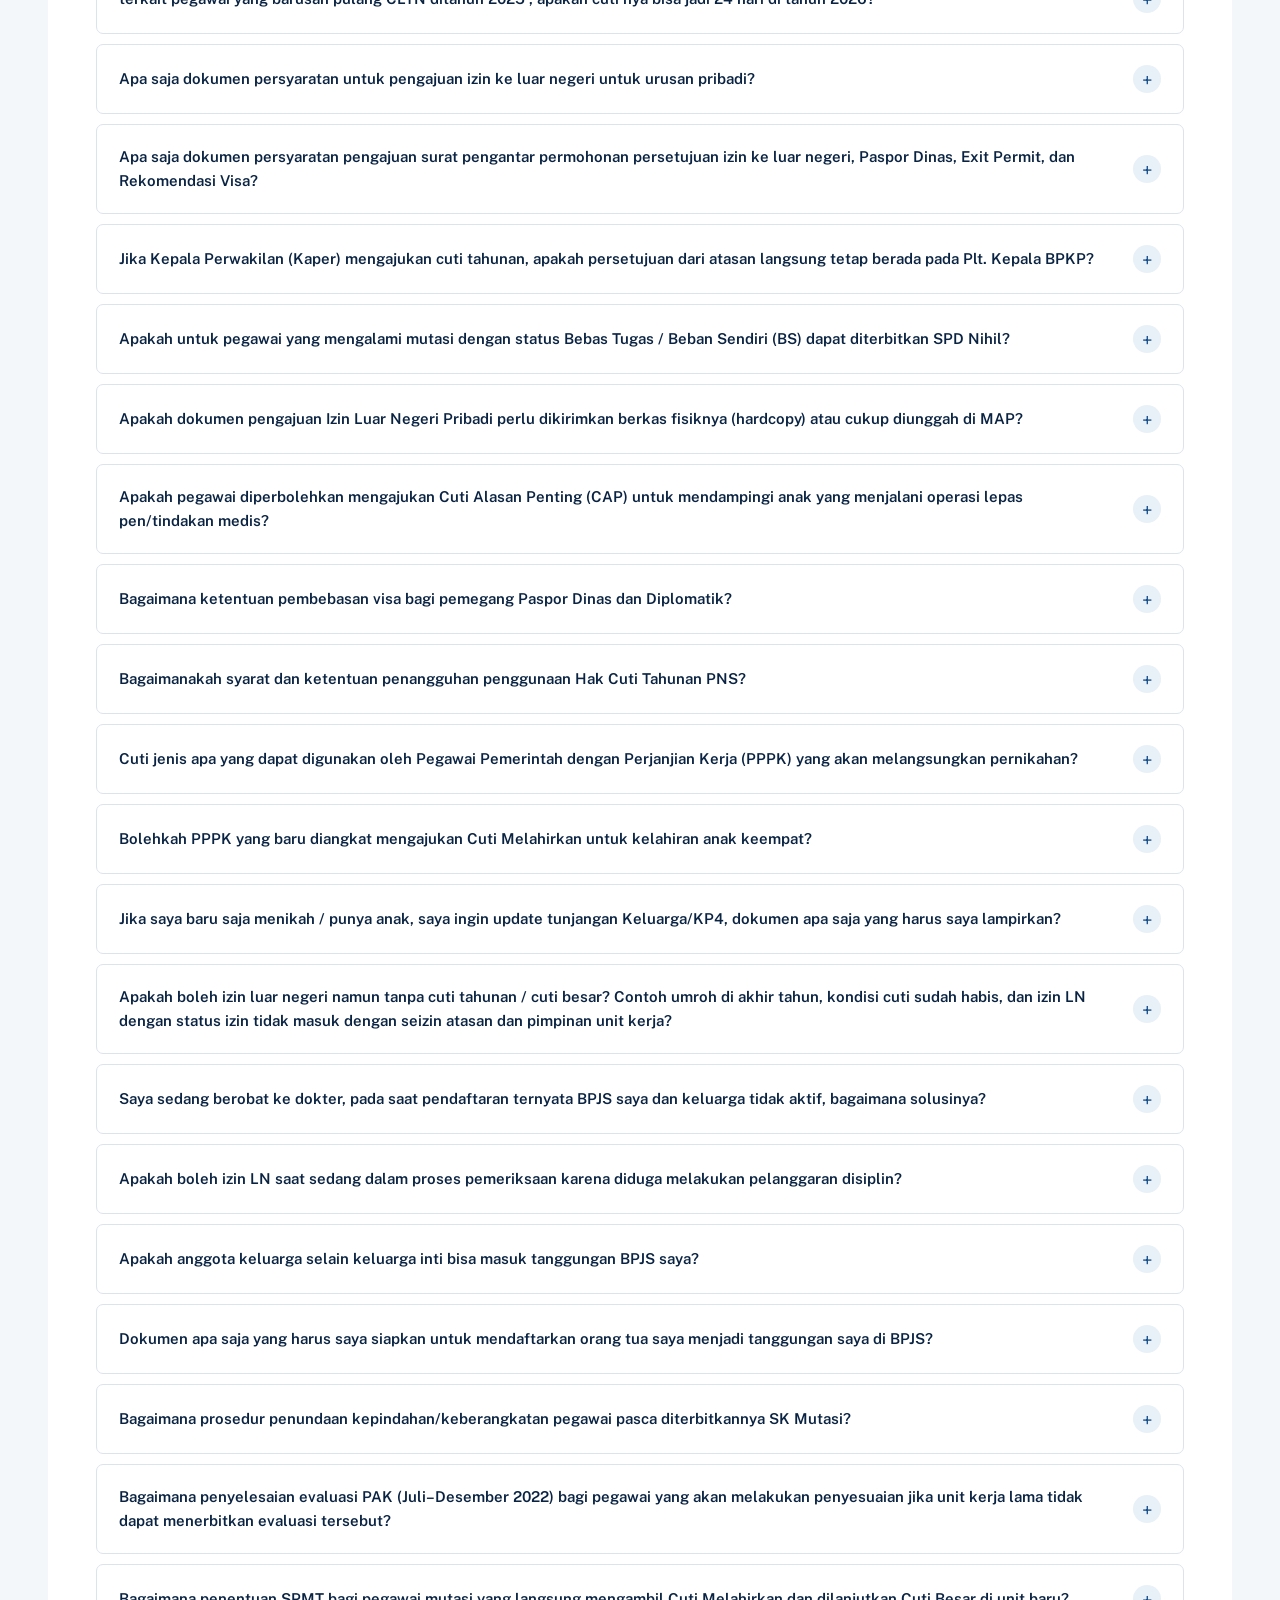
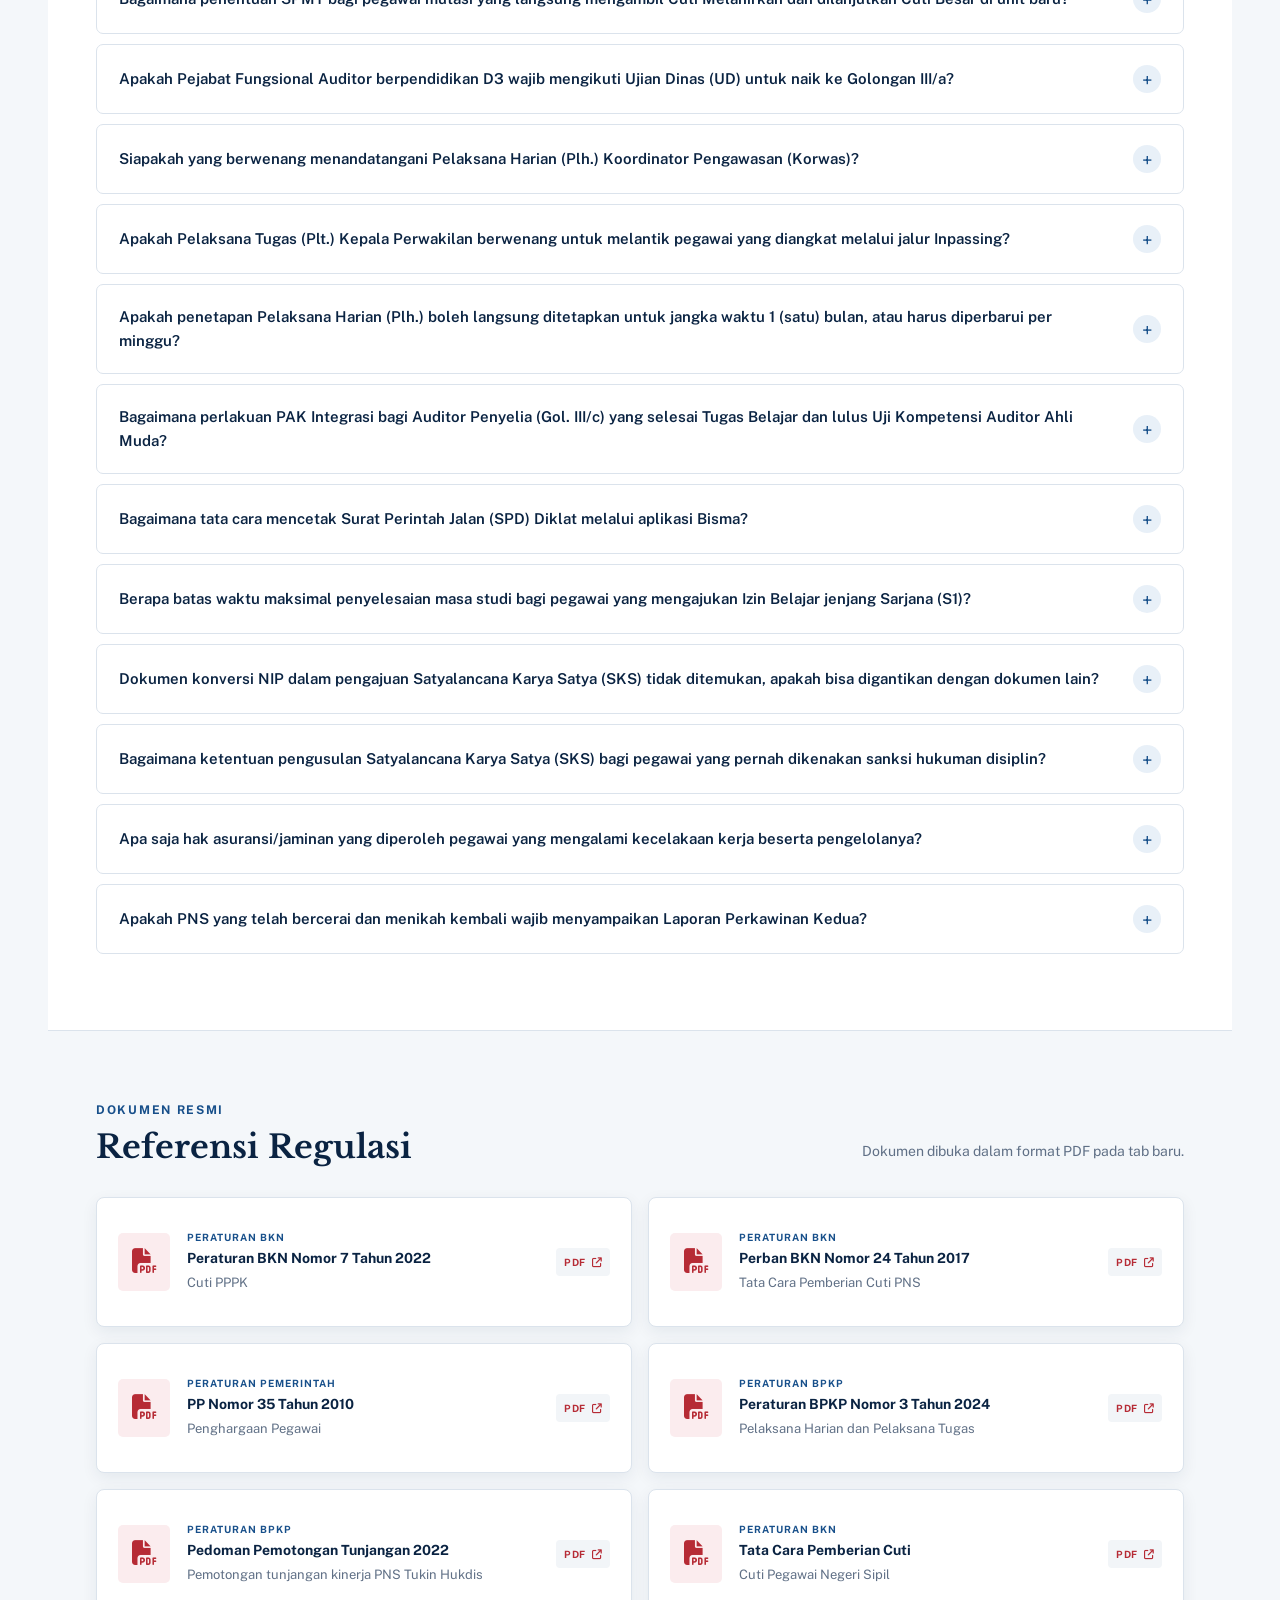
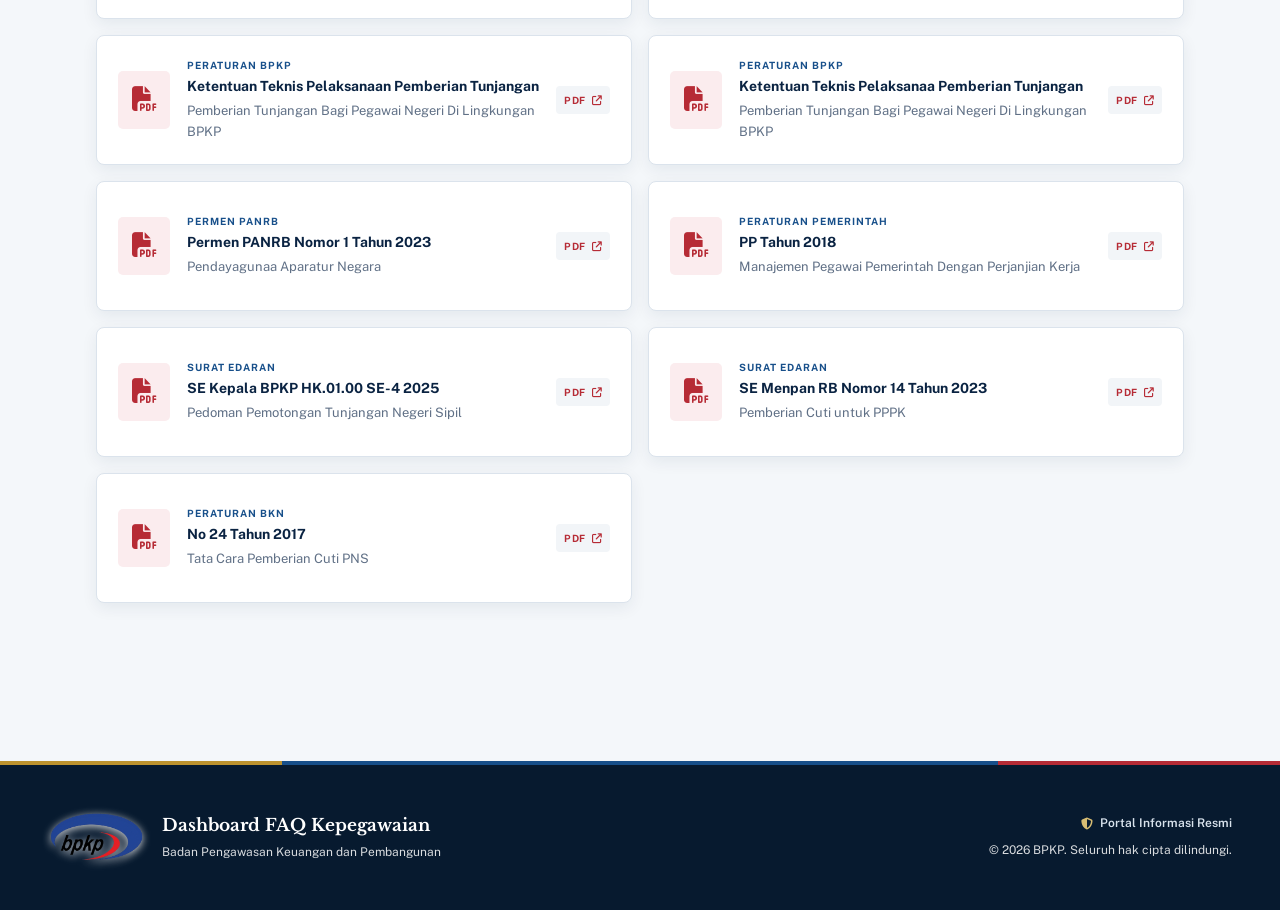
==== commit b04e4305: "Update website" ====
--- a/index.html
+++ b/index.html
@@ -115,7 +115,33 @@
   <i class="fa-solid fa-arrow-right card-arrow" aria-hidden="true"></i>
 </button>
       </div>
-    </section>
+  <section class="flyer-area" aria-labelledby="flyerTitle">
+
+    <div class="flyer-wrapper">
+
+        <div class="flyer-card-home" onclick="openFlyerPage()">
+
+            <div class="flyer-header">
+
+            <h1>
+            Flyers Layanan SDM
+            </h1>
+
+            <p>
+            Kumpulan panduan dan informasi layanan kepegawaian SDM.
+            </p>
+
+</div>
+
+            <span class="flyer-link">
+                Lihat Flyers →
+            </span>
+
+        </div>
+
+    </div>
+
+</section>
 
     <section class="faq-area" aria-labelledby="faqTitle">
       <div class="section faq-section">
@@ -280,7 +306,8 @@
     </div>
   </footer>
 
-  <script src="js/faq-data.js"></script>
-  <script src="js/script.js"></script>
+<script src="js/faq-data.js"></script>
+<script src="js/flyer-data.js"></script>
+<script src="js/script.js"></script>
 </body>
 </html>
--- a/css/style.css
+++ b/css/style.css
@@ -497,6 +497,114 @@
   text-align: center;
 }
 
+/* =========================
+   Flyers Layanan SDM
+========================= */
+
+.flyer-card-home {
+
+    width:420px;
+    height:190px;
+
+    background:#10365f;
+
+    border-radius:20px;
+
+    border:1px solid rgba(255,255,255,0.2);
+
+    display:flex;
+
+    flex-direction:column;
+
+    justify-content:center;
+
+    align-items:center;
+
+    text-align:center;
+
+    cursor:pointer;
+
+    box-shadow:0 10px 25px rgba(0,0,0,0.15);
+
+}
+
+
+/* Judul Flyers */
+.flyer-card-home h1 {
+
+    color:#ffffff !important;
+
+    font-size:30px;
+
+    margin:0 0 15px;
+
+    text-align:center;
+
+    font-family:"Libre Baskerville", Georgia, serif;
+
+}
+
+
+/* Deskripsi */
+.flyer-card-home p {
+
+    width:75%;
+
+    text-align:center;
+
+    font-size:16px;
+
+    line-height:1.6;
+
+    color:#ffffff !important;
+
+    margin:10px auto 0;
+
+}
+
+
+/* Tombol Lihat Flyers */
+.flyer-card-home .flyer-link {
+
+    color:#ffffff !important;
+
+    font-size:14px;
+
+    font-weight:700;
+
+    margin-top:15px;
+
+}
+
+
+/* Posisi Tengah */
+.flyer-area .section {
+
+    display:block;
+
+}
+
+
+.flyer-area .flyer-card-home {
+
+    margin-left:auto;
+
+    margin-right:auto;
+
+}
+
+
+/* Hover */
+.flyer-card-home:hover {
+
+    transform:translateY(-5px);
+
+    border-color:#ffffff;
+
+    box-shadow:var(--shadow-md);
+
+}
+
 /* Regulasi */
 .references {
   padding-block: 70px 80px;
@@ -525,7 +633,7 @@
 
 .regulation-card:hover,
 .regulation-card:focus-visible {
-  border-color: #b8c7d6;
+  border-color: #042d56;
   box-shadow: var(--shadow-md);
   outline: 0;
   transform: translateY(-3px);
@@ -613,7 +721,7 @@
 .footer-brand img {
   width: 96px;
   height: auto;
-  filter: drop-shadow(0 2px 4px rgba(0,0,0,.2));
+  filter: drop-shadow(0 2px 4px rgba(252, 250, 250, 0.836));
 }
 
 .footer-brand div {
@@ -630,7 +738,7 @@
 .footer-brand span,
 .footer-meta p {
   margin: 0;
-  color: #aebdcd;
+  color: #d9dcdf;
   font-size: 12px;
 }
 
@@ -837,3 +945,621 @@
     width: 78px;
   }
 }
+
+/* Center Flyers SDM */
+
+.flyer-area {
+
+    margin-top: 60px;
+
+}
+
+
+.flyer-wrapper {
+
+    display:flex;
+
+    justify-content:center;
+
+    align-items:center;
+
+    width:100%;
+
+}
+
+.flyer-card-home {
+
+    width:420px;
+    height:230px;
+
+    background:#10365f;
+
+    border-radius:20px;
+
+    border:1px solid #d6e5f5;
+
+    display:flex;
+    flex-direction:column;
+    justify-content:center;
+    align-items:center;
+
+    text-align:center;
+
+    cursor:pointer;
+
+    box-shadow:0 10px 25px rgba(0,0,0,0.08);
+
+}
+
+.flyer-card-home p {
+
+    width:75%;
+    text-align:center;
+    font-size:16px;
+    line-height:1.6;
+    color:#ffffff;
+    margin:10px auto 0;
+
+}
+
+
+.flyer-card-home span {
+
+    color:#ffffff;
+    font-size:14px;
+    font-weight:700;
+
+}
+
+/* ======================
+   HALAMAN LIST FLYERS
+====================== */
+
+.flyer-list-card {
+
+    background:white;
+    border:1px solid var(--line);
+    border-radius:10px;
+    overflow:hidden;
+    margin-bottom:18px;
+    box-shadow:var(--shadow-sm);
+
+}
+
+
+.flyer-list-header {
+
+    display:flex;
+    align-items:center;
+    justify-content:space-between;
+
+    padding:25px 30px;
+
+    border-bottom:1px solid var(--line);
+
+}
+
+
+.flyer-list-header h3 {
+
+    margin:0;
+
+    color:var(--navy-900);
+
+    font-size:18px;
+
+    font-weight:700;
+
+}
+
+
+.flyer-list-body {
+
+    padding:28px 30px;
+
+    background:#f8fafc;
+
+}
+
+
+.flyer-list-body h4 {
+
+    margin-top:0;
+
+    color:var(--navy-900);
+
+}
+
+
+.flyer-list-body p {
+
+    color:var(--muted);
+
+}
+
+
+.flyer-link {
+
+    color:var(--blue-700);
+
+    text-decoration:none;
+
+    font-weight:600;
+
+    margin-right:15px;
+
+}
+
+
+.flyer-link:hover {
+
+    color:var(--gold-500);
+
+}
+
+.flyer-button {
+    display: flex;
+    gap: 15px;
+    margin-top: 20px;
+}
+
+
+.flyer-button a {
+    color: #10365f;
+    font-weight: 600;
+    text-decoration: none;
+}
+
+
+.flyer-button a:hover {
+    text-decoration: underline;
+}
+
+/* =========================
+   FLYERS CARD MODERN
+========================= */
+
+
+.flyer-card {
+
+    display:flex;
+
+    align-items:center;
+
+    gap:30px;
+
+    background:#ffffff;
+
+    border-radius:18px;
+
+    padding:30px;
+
+    margin-bottom:20px;
+
+    border:1px solid #dbe5f0;
+
+    box-shadow:0 8px 25px rgba(0,0,0,0.08);
+
+}
+
+
+
+.flyer-icon-box {
+
+    width:90px;
+
+    height:90px;
+
+    background:#e8f0fa;
+
+    border-radius:20px;
+
+    display:flex;
+
+    align-items:center;
+
+    justify-content:center;
+
+    flex-shrink:0;
+
+}
+
+
+
+.flyer-icon-box i {
+
+    font-size:40px;
+
+    color:#10365f;
+
+}
+
+
+
+.flyer-content {
+
+    flex:1;
+
+}
+
+
+
+.flyer-content h2 {
+
+    margin:0 0 15px;
+
+    font-size:24px;
+
+    color:#10365f;
+
+}
+
+
+
+.flyer-content h4 {
+
+    margin:12px 0 5px;
+
+    color:#10365f;
+
+}
+
+
+
+.flyer-content p {
+
+    margin:0;
+
+    color:#455a75;
+
+    line-height:1.6;
+
+}
+
+
+
+.flyer-action {
+
+    width:180px;
+
+    display:flex;
+
+    flex-direction:column;
+
+    gap:12px;
+
+}
+
+
+
+.flyer-action a {
+
+    padding:12px;
+
+    text-align:center;
+
+    border-radius:10px;
+
+    text-decoration:none;
+
+    font-weight:700;
+
+}
+
+
+
+.flyer-action a:first-child {
+
+    background:#10365f;
+
+    color:white;
+
+}
+
+
+
+.flyer-action a:last-child {
+
+    border:1px solid #10365f;
+
+    color:#10365f;
+
+}
+
+/* =========================================
+   FLYERS LAYANAN SDM
+   ========================================= */
+
+.flyer-list {
+    display: flex;
+    flex-direction: column;
+    gap: 26px;
+    margin-top: 35px;
+}
+
+
+.flyer-item {
+
+    display: grid;
+
+    grid-template-columns: 150px 1fr 230px;
+
+    align-items: center;
+
+    gap: 35px;
+
+    background: #ffffff;
+
+    border: 1px solid #d9e4ef;
+
+    border-radius: 22px;
+
+    padding: 32px 36px;
+
+    box-shadow: 0 8px 24px rgba(16, 54, 95, 0.08);
+
+    transition: all 0.25s ease;
+
+}
+
+
+.flyer-item:hover {
+
+    transform: translateY(-3px);
+
+    box-shadow: 0 12px 30px rgba(16, 54, 95, 0.13);
+
+}
+
+
+
+/* THUMBNAIL */
+
+.flyer-thumbnail {
+
+    width: 130px;
+
+    height: 130px;
+
+    border-radius: 18px;
+
+    background: #eaf2fb;
+
+    display: flex;
+
+    align-items: center;
+
+    justify-content: center;
+
+    overflow: hidden;
+
+}
+
+
+.flyer-thumbnail img {
+
+    width: 100%;
+
+    height: 100%;
+
+    object-fit: cover;
+
+    display: block;
+
+}
+
+
+
+/* ISI */
+
+.flyer-content h2 {
+
+    margin: 0 0 18px;
+
+    color: #10365f;
+
+    font-size: 24px;
+
+    font-weight: 700;
+
+}
+
+
+.flyer-info-title,
+.flyer-file-title {
+
+    color: #10365f;
+
+    font-size: 17px;
+
+    font-weight: 700;
+
+    margin-bottom: 8px;
+
+}
+
+
+.flyer-info-title i,
+.flyer-file-title i {
+
+    margin-right: 7px;
+
+}
+
+
+.flyer-description {
+
+    margin: 0 0 18px;
+
+    color: #365a7d;
+
+    font-size: 16px;
+
+    line-height: 1.6;
+
+}
+
+
+.flyer-filename {
+
+    margin: 0;
+
+    color: #365a7d;
+
+    font-size: 15px;
+
+    line-height: 1.5;
+
+    word-break: break-word;
+
+}
+
+
+
+/* TOMBOL */
+
+.flyer-actions {
+
+    display: flex;
+
+    flex-direction: column;
+
+    gap: 14px;
+
+}
+
+
+.flyer-actions a {
+
+    display: flex;
+
+    align-items: center;
+
+    justify-content: center;
+
+    gap: 9px;
+
+    min-height: 52px;
+
+    padding: 0 18px;
+
+    border-radius: 13px;
+
+    text-decoration: none;
+
+    font-size: 16px;
+
+    font-weight: 700;
+
+    transition: all 0.2s ease;
+
+}
+
+
+
+/* LIHAT PDF */
+
+.btn-view {
+
+    background: #10365f;
+
+    color: #ffffff !important;
+
+    border: 1px solid #10365f;
+
+}
+
+
+.btn-view:hover {
+
+    background: #0c2b4d;
+
+    transform: translateY(-2px);
+
+}
+
+
+
+/* DOWNLOAD PDF */
+
+.btn-download {
+
+    background: #ffffff;
+
+    color: #10365f !important;
+
+    border: 1px solid #10365f;
+
+}
+
+
+.btn-download:hover {
+
+    background: #edf4fb;
+
+    transform: translateY(-2px);
+
+}
+
+
+
+/* RESPONSIVE */
+
+@media (max-width: 900px) {
+
+    .flyer-item {
+
+        grid-template-columns: 110px 1fr;
+
+        gap: 25px;
+
+    }
+
+
+    .flyer-thumbnail {
+
+        width: 110px;
+
+        height: 110px;
+
+    }
+
+
+    .flyer-actions {
+
+        grid-column: 1 / -1;
+
+        display: grid;
+
+        grid-template-columns: 1fr 1fr;
+
+    }
+
+}
+
+
+@media (max-width: 600px) {
+
+    .flyer-item {
+
+        grid-template-columns: 1fr;
+
+        text-align: center;
+
+    }
+
+
+    .flyer-thumbnail {
+
+        margin: auto;
+
+    }
+
+
+    .flyer-actions {
+
+        grid-template-columns: 1fr;
+
+    }
+
+}
